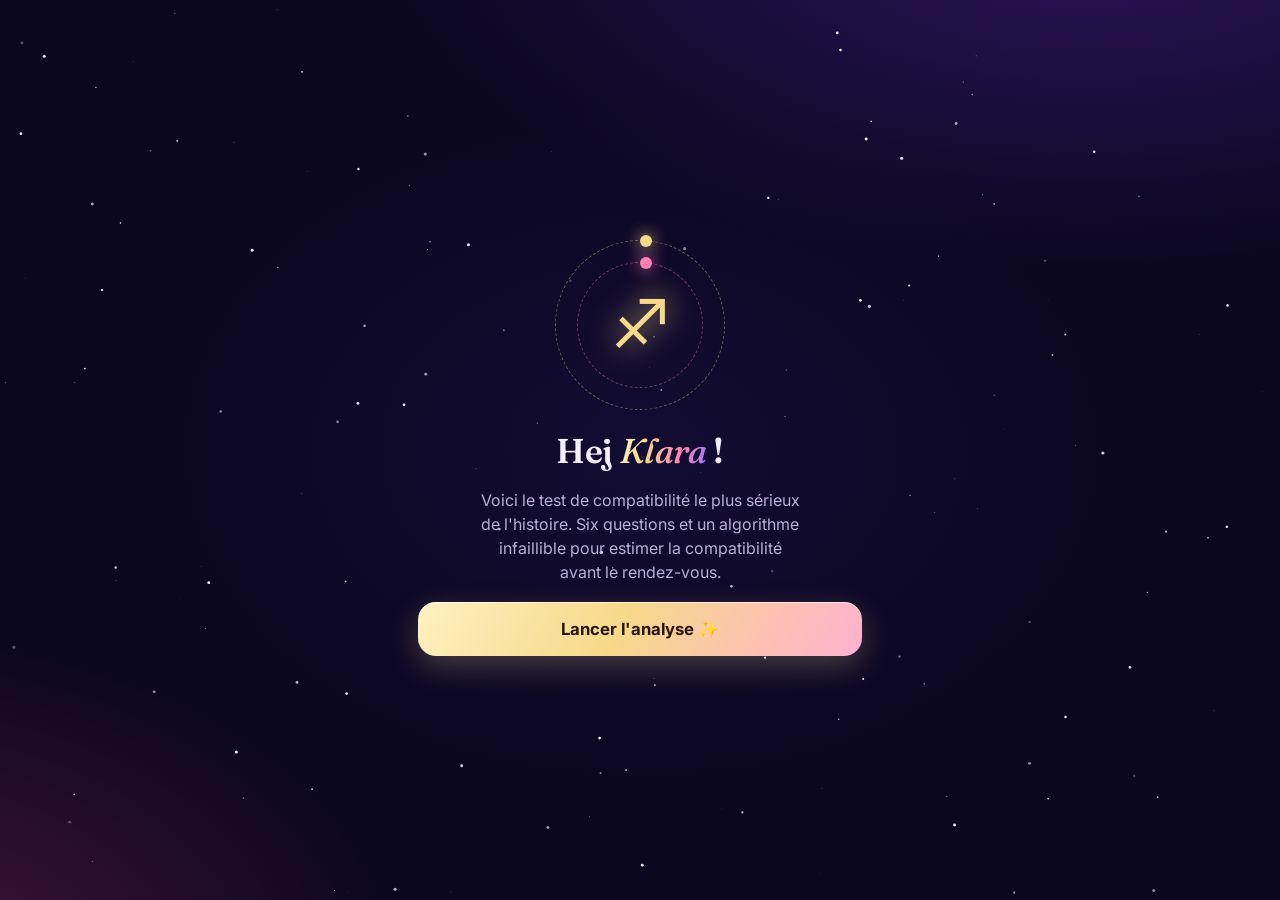
==== index.html @ c425fafe "Site rendez-vous jeudi Co-Authored-By: Claude Sonnet 5.5 <noreply@anthropic.com>" ====
<!DOCTYPE html>
<html lang="fr">
<head>
<meta charset="utf-8">
<meta name="viewport" content="width=device-width,initial-scale=1">
<meta name="robots" content="noindex,nofollow">
<meta name="theme-color" content="#0b0720">
<title>Test de compatibilité · Klara</title>
<link rel="preconnect" href="https://fonts.googleapis.com">
<link rel="preconnect" href="https://fonts.gstatic.com" crossorigin>
<link href="https://fonts.googleapis.com/css2?family=Fraunces:ital,opsz,wght@0,9..144,600;1,9..144,500&family=Inter:wght@400;500;600;800&display=swap" rel="stylesheet">
<link rel="stylesheet" href="b.css">
</head>
<body>
<canvas id="sky"></canvas>
<div class="app">
  <div class="prog hide" id="prog"><i></i><i></i><i></i><i></i><i></i><i></i></div>
  <main id="stage"></main>
</div>
<script src="common.js"></script>
<script src="b.js"></script>
</body>
</html>
---- b.css ----
:root{--gold:#f6d98a;--rose:#ff7eb6;--vio:#9b7bff;--ink:#0b0720;--txt:#f4efff;--mut:#b9afd8}
*{box-sizing:border-box;-webkit-tap-highlight-color:transparent}
html,body{margin:0;min-height:100%}
body{font-family:Inter,system-ui,-apple-system,sans-serif;color:var(--txt);background:var(--ink);overflow-x:hidden;
  background:
   radial-gradient(1200px 600px at 85% -10%,#5b2bb866,transparent 60%),
   radial-gradient(900px 600px at -10% 110%,#c2306d55,transparent 60%),
   radial-gradient(700px 500px at 50% 50%,#2a1a6b44,transparent 70%),#0b0720;
  background-attachment:fixed}
#sky{position:fixed;inset:0;width:100%;height:100%;z-index:0;pointer-events:none}
.app{position:relative;z-index:1;max-width:480px;margin:0 auto;min-height:100vh;min-height:100dvh;padding:18px 18px 28px;display:flex;flex-direction:column}
main{flex:1;display:flex;flex-direction:column;justify-content:center}
.hide{display:none!important}

/* progress */
.prog{display:flex;gap:6px;padding:6px 2px 0}
.prog i{flex:1;height:4px;border-radius:4px;background:#ffffff1f;overflow:hidden;position:relative}
.prog i::after{content:"";position:absolute;inset:0;background:linear-gradient(90deg,var(--gold),var(--rose));transform:scaleX(0);transform-origin:left;transition:transform .6s cubic-bezier(.2,.8,.2,1)}
.prog i.done::after,.prog i.on::after{transform:scaleX(1)}
.prog i.on::after{animation:glowbar 1.6s infinite alternate}
@keyframes glowbar{to{filter:brightness(1.5)}}

/* layout */
.view{display:flex;flex-direction:column;gap:18px;padding:18px 0;animation:rise .6s cubic-bezier(.2,.8,.2,1) both}
@keyframes rise{from{opacity:0;transform:translateY(22px) scale(.98)}to{opacity:1;transform:none}}
.tag{font-size:.72rem;font-weight:600;letter-spacing:.2em;text-transform:uppercase;color:var(--gold);display:flex;align-items:center;gap:8px}
.tag::before{content:"";width:22px;height:1px;background:var(--gold)}
h1{font-family:Fraunces,Georgia,serif;font-weight:600;font-size:2.15rem;line-height:1.1;margin:0;letter-spacing:-.01em}
h1 em{font-style:italic;font-weight:500}
.gold{background:linear-gradient(100deg,#fff1c1,var(--gold) 30%,var(--rose) 70%,var(--vio));-webkit-background-clip:text;background-clip:text;color:transparent}
.sub{color:var(--mut);line-height:1.5;margin:0;font-size:1rem}
p{margin:0;line-height:1.55}

/* glass */
.glass{background:linear-gradient(155deg,#ffffff22,#ffffff08);border:1px solid #ffffff2e;border-radius:26px;backdrop-filter:blur(16px);-webkit-backdrop-filter:blur(16px);box-shadow:0 24px 60px #0007,inset 0 1px 0 #ffffff3a}

/* buttons */
.btn{appearance:none;border:0;font:inherit;font-weight:700;font-size:1.05rem;padding:17px 22px;border-radius:18px;width:100%;cursor:pointer;color:#2a1500;
  background:linear-gradient(120deg,#fff1c1,var(--gold) 45%,#ffb0d0);box-shadow:0 10px 30px #f6d98a40,inset 0 1px 0 #fff9;transition:transform .15s,filter .2s,opacity .2s;position:relative;overflow:hidden}
.btn:active{transform:scale(.97)}
.btn[disabled]{opacity:.35;filter:grayscale(.6);pointer-events:none}
.btn::after{content:"";position:absolute;top:0;left:-60%;width:40%;height:100%;background:linear-gradient(100deg,transparent,#fff8,transparent);transform:skewX(-20deg);animation:shine 3.2s infinite}
@keyframes shine{60%,100%{left:130%}}

/* option cards */
.opts{display:flex;flex-direction:column;gap:12px}
.opt{font:inherit;color:var(--txt);text-align:left;padding:16px 18px;border-radius:20px;display:flex;align-items:center;gap:14px;cursor:pointer;transition:transform .15s,border-color .2s,background .2s;border:1px solid #ffffff2e;background:linear-gradient(155deg,#ffffff1a,#ffffff06)}
.opt:active{transform:scale(.97)}
.opt .ico{font-size:2rem;width:46px;text-align:center;flex:none}
.opt b{display:block;font-size:1.05rem}
.opt small{color:var(--mut);font-size:.82rem}
.shake{animation:shake .45s}
@keyframes shake{20%{transform:translateX(-12px) rotate(-1deg)}45%{transform:translateX(11px) rotate(1deg)}70%{transform:translateX(-7px)}}
.warn{color:#ff9aa8;font-weight:600;min-height:3.2em;text-align:center}

/* zodiac grid */
.zgrid{display:grid;grid-template-columns:repeat(3,1fr);gap:10px}
.z{font:inherit;color:var(--txt);padding:14px 4px 11px;border-radius:18px;border:1px solid #ffffff2a;background:linear-gradient(155deg,#ffffff1a,#ffffff05);cursor:pointer;display:flex;flex-direction:column;align-items:center;gap:4px;transition:transform .15s,background .2s,border-color .2s}
.z span{font-size:1.9rem;line-height:1;color:var(--gold);font-family:"Segoe UI Symbol","Noto Sans Symbols",system-ui,sans-serif}
.z small{font-size:.74rem;color:var(--mut);font-weight:600}
.z:active,.z.pick{transform:scale(.94);border-color:var(--gold);background:linear-gradient(155deg,#f6d98a44,#ff7eb622)}

/* reaction */
.react{padding:22px 20px;display:flex;flex-direction:column;gap:14px;text-align:center;animation:pop .55s cubic-bezier(.3,1.5,.5,1) both}
@keyframes pop{from{opacity:0;transform:scale(.85)}to{opacity:1;transform:none}}
.alert{font-size:.72rem;font-weight:800;letter-spacing:.16em;color:#ffb3c8;text-transform:uppercase}
.pair{display:flex;align-items:center;justify-content:center;gap:14px;font-size:2.6rem;color:var(--gold);font-family:"Segoe UI Symbol","Noto Sans Symbols",system-ui,sans-serif}
.pair .h{font-size:2rem;animation:beat 1s infinite}
@keyframes beat{50%{transform:scale(1.3)}}
.pct{font-family:Fraunces,serif;font-size:3.6rem;font-weight:600;line-height:1}
.react p{color:#e6dfff}

/* color question */
.cols{display:grid;grid-template-columns:1fr 1fr;gap:12px}
.col{font:inherit;color:#fff;border:1px solid #ffffff44;border-radius:24px;padding:22px 10px;cursor:pointer;display:flex;flex-direction:column;align-items:center;gap:8px;font-weight:700;transition:transform .15s}
.col:active{transform:scale(.95)}
.col .dot{width:54px;height:54px;border-radius:50%;box-shadow:inset 0 -8px 16px #0004,0 8px 20px #0005}
.col.red{background:linear-gradient(155deg,#ff5a6e44,#ff5a6e11)}.col.red .dot{background:radial-gradient(circle at 30% 25%,#ff9aa5,#e0213b 60%)}
.col.blue{background:linear-gradient(155deg,#4a8dff44,#4a8dff11)}.col.blue .dot{background:radial-gradient(circle at 30% 25%,#9cc2ff,#1d56d8 60%)}
.col.beard{grid-column:1/-1;flex-direction:row;justify-content:center;gap:14px;padding:20px;background:linear-gradient(155deg,#b9784244,#6b3b1822);border-color:#d9a06a77}
.col.beard .dot{background:radial-gradient(circle at 30% 25%,#c58a5a,#5b3416 70%);display:flex;align-items:center;justify-content:center;font-size:1.9rem}

/* energy slider */
.energy{padding:26px 22px 20px;display:flex;flex-direction:column;align-items:center;gap:14px;--p:0%}
.eico{font-size:4.6rem;line-height:1;filter:drop-shadow(0 0 24px #ff7eb6aa);transition:transform .3s cubic-bezier(.3,1.8,.5,1)}
.eico.bump{transform:scale(1.35) rotate(-6deg)}
.elab{font-family:Fraunces,serif;font-size:1.4rem;text-align:center;min-height:2.6em;display:flex;align-items:center}
input[type=range]{-webkit-appearance:none;appearance:none;width:100%;height:12px;border-radius:12px;outline:none;margin:6px 0 0;
  background:linear-gradient(90deg,var(--gold),var(--rose)) 0/var(--p) 100% no-repeat,#ffffff22}
input[type=range]::-webkit-slider-thumb{-webkit-appearance:none;width:38px;height:38px;border-radius:50%;background:radial-gradient(circle at 35% 30%,#fff,var(--gold) 60%,#e8a85a);box-shadow:0 0 0 6px #f6d98a33,0 8px 20px #0008;border:0}
input[type=range]::-moz-range-thumb{width:38px;height:38px;border-radius:50%;background:radial-gradient(circle at 35% 30%,#fff,var(--gold) 60%,#e8a85a);box-shadow:0 0 0 6px #f6d98a33;border:0}
.ticks{display:flex;justify-content:space-between;width:100%;font-size:.72rem;color:var(--mut);font-weight:600;letter-spacing:.04em;padding:0 2px}

/* swedish */
.flag{display:inline-flex;align-items:center;gap:8px;align-self:flex-start;padding:7px 14px;border-radius:99px;font-size:.8rem;font-weight:700;color:#ffe27a;background:linear-gradient(120deg,#0b4fa8aa,#0b4fa855);border:1px solid #ffd54a66}

/* form */
.field{display:flex;flex-direction:column;gap:8px}
.field label{font-size:.75rem;font-weight:700;letter-spacing:.14em;text-transform:uppercase;color:var(--gold)}
.input{width:100%;font:inherit;color:var(--txt);padding:16px 18px;border-radius:18px;border:1px solid #ffffff33;background:#ffffff12;outline:none;transition:border-color .2s,box-shadow .2s}
.input::placeholder{color:#b9afd88c}
.input:focus{border-color:var(--gold);box-shadow:0 0 0 4px #f6d98a22}
.times{display:grid;grid-template-columns:repeat(4,1fr);gap:8px}
.t{font:inherit;font-weight:700;font-size:.92rem;padding:13px 0;border-radius:14px;border:1px solid #ffffff33;background:#ffffff14;color:var(--txt);cursor:pointer;transition:transform .15s}
.t:active{transform:scale(.94)}
.t.off{opacity:.28;text-decoration:line-through;cursor:not-allowed;background:transparent}
.t.pick{background:linear-gradient(120deg,#fff1c1,var(--gold),#ffb0d0);color:#2a1500;border-color:transparent;box-shadow:0 6px 20px #f6d98a55}
.hint{font-size:.82rem;color:var(--mut);min-height:1.3em}

/* intro */
.hero{align-items:center;text-align:center}
.orbit{position:relative;width:170px;height:170px;margin:6px 0 4px}
.orbit .ring{position:absolute;inset:0;border-radius:50%;border:1px dashed #f6d98a66;animation:spin 18s linear infinite}
.orbit .ring.r2{inset:22px;border-color:#ff7eb666;animation-duration:12s;animation-direction:reverse}
.orbit .ring i{position:absolute;top:-6px;left:50%;width:12px;height:12px;border-radius:50%;background:var(--gold);box-shadow:0 0 16px var(--gold)}
.orbit .ring.r2 i{background:var(--rose);box-shadow:0 0 16px var(--rose)}
.orbit .core{position:absolute;inset:0;display:flex;align-items:center;justify-content:center;font-size:4.2rem;color:var(--gold);font-family:"Segoe UI Symbol","Noto Sans Symbols",system-ui,sans-serif;text-shadow:0 0 30px #f6d98acc}
@keyframes spin{to{transform:rotate(360deg)}}
.hero .sub{max-width:32ch}

/* analyse */
.loadmsg{font-family:Fraunces,serif;font-size:1.5rem;text-align:center;min-height:3.2em;animation:rise .5s both}
.bar{height:8px;border-radius:8px;background:#ffffff1f;overflow:hidden}
.bar>div{height:100%;width:0;background:linear-gradient(90deg,var(--gold),var(--rose),var(--vio));transition:width .8s}

/* score */
.ringwrap{position:relative;width:240px;height:240px;margin:0 auto}
.ringwrap svg{width:100%;height:100%;transform:rotate(-90deg)}
.ringwrap .num{position:absolute;inset:0;display:flex;flex-direction:column;align-items:center;justify-content:center;font-family:Fraunces,serif;font-size:3.8rem;font-weight:600}
.ringwrap .num small{font-family:Inter;font-size:.7rem;letter-spacing:.2em;color:var(--mut);font-weight:600;text-transform:uppercase}
.err{color:#ffb3c8;text-align:center;font-weight:700;animation:glitch 1.2s infinite}
@keyframes glitch{0%,90%{transform:none}93%{transform:translateX(-3px)}96%{transform:translateX(3px)}}

/* conclusion */
.concl{padding:24px 20px;display:flex;flex-direction:column;gap:14px}
.concl h1{font-size:1.75rem}
.chips{display:flex;flex-wrap:wrap;gap:8px}
.chip{font-size:.78rem;font-weight:600;padding:7px 12px;border-radius:99px;background:#ffffff14;border:1px solid #ffffff2a;color:#e9e2ff}
.concl p{color:#e6dfff}
.sig{font-family:Fraunces,serif;font-style:italic;color:var(--gold);font-size:1.2rem}

.who{display:flex;flex-direction:column;align-items:center;gap:4px}
.who small{font-family:Inter,sans-serif;font-size:.72rem;letter-spacing:.16em;text-transform:uppercase;color:#e6dfff;font-weight:700}
.se{display:inline-block;width:20px;height:14px;border-radius:2px;background:linear-gradient(#ffd54a,#ffd54a) 6px 0/4px 100% no-repeat,linear-gradient(#ffd54a,#ffd54a) 0 5px/100% 4px no-repeat,#1b5fc2}
.opt{position:relative}
.vanish{animation:vanish .55s cubic-bezier(.5,0,.8,.4) forwards}
@keyframes vanish{to{opacity:0;transform:scale(.2) rotate(-8deg);filter:blur(6px)}}
.boom{animation:boom .6s ease-out forwards}
.boom::after{content:"💥";position:absolute;left:50%;top:50%;font-size:4.5rem;transform:translate(-50%,-50%)}
@keyframes boom{0%{transform:scale(1)}30%{transform:scale(1.08);filter:brightness(2.2)}100%{opacity:0;transform:scale(1.7);filter:blur(10px)}}
#confetti{position:fixed;inset:0;width:100%;height:100%;pointer-events:none;z-index:99}
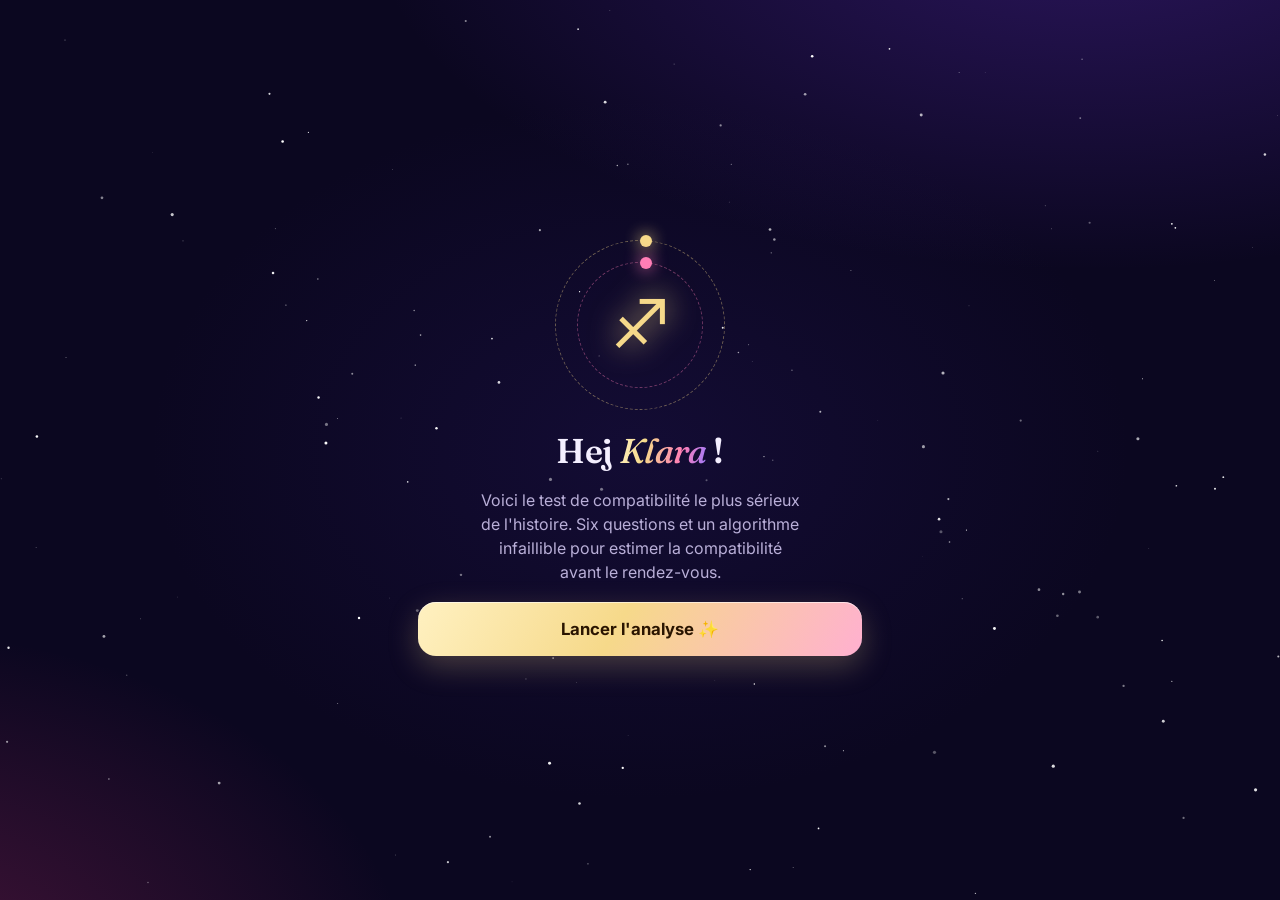
==== commit ebb90046: "Anti-cache sur les fichiers Co-Authored-By: Claude Sonnet 5.5 <noreply@anthropic.com>" ====
--- a/index.html
+++ b/index.html
@@ -9,7 +9,7 @@
 <link rel="preconnect" href="https://fonts.googleapis.com">
 <link rel="preconnect" href="https://fonts.gstatic.com" crossorigin>
 <link href="https://fonts.googleapis.com/css2?family=Fraunces:ital,opsz,wght@0,9..144,600;1,9..144,500&family=Inter:wght@400;500;600;800&display=swap" rel="stylesheet">
-<link rel="stylesheet" href="b.css">
+<link rel="stylesheet" href="b.css?v=1795545515">
 </head>
 <body>
 <canvas id="sky"></canvas>
@@ -17,7 +17,7 @@
   <div class="prog hide" id="prog"><i></i><i></i><i></i><i></i><i></i><i></i></div>
   <main id="stage"></main>
 </div>
-<script src="common.js"></script>
-<script src="b.js"></script>
+<script src="common.js?v=1795545515"></script>
+<script src="b.js?v=1795545515"></script>
 </body>
 </html>
